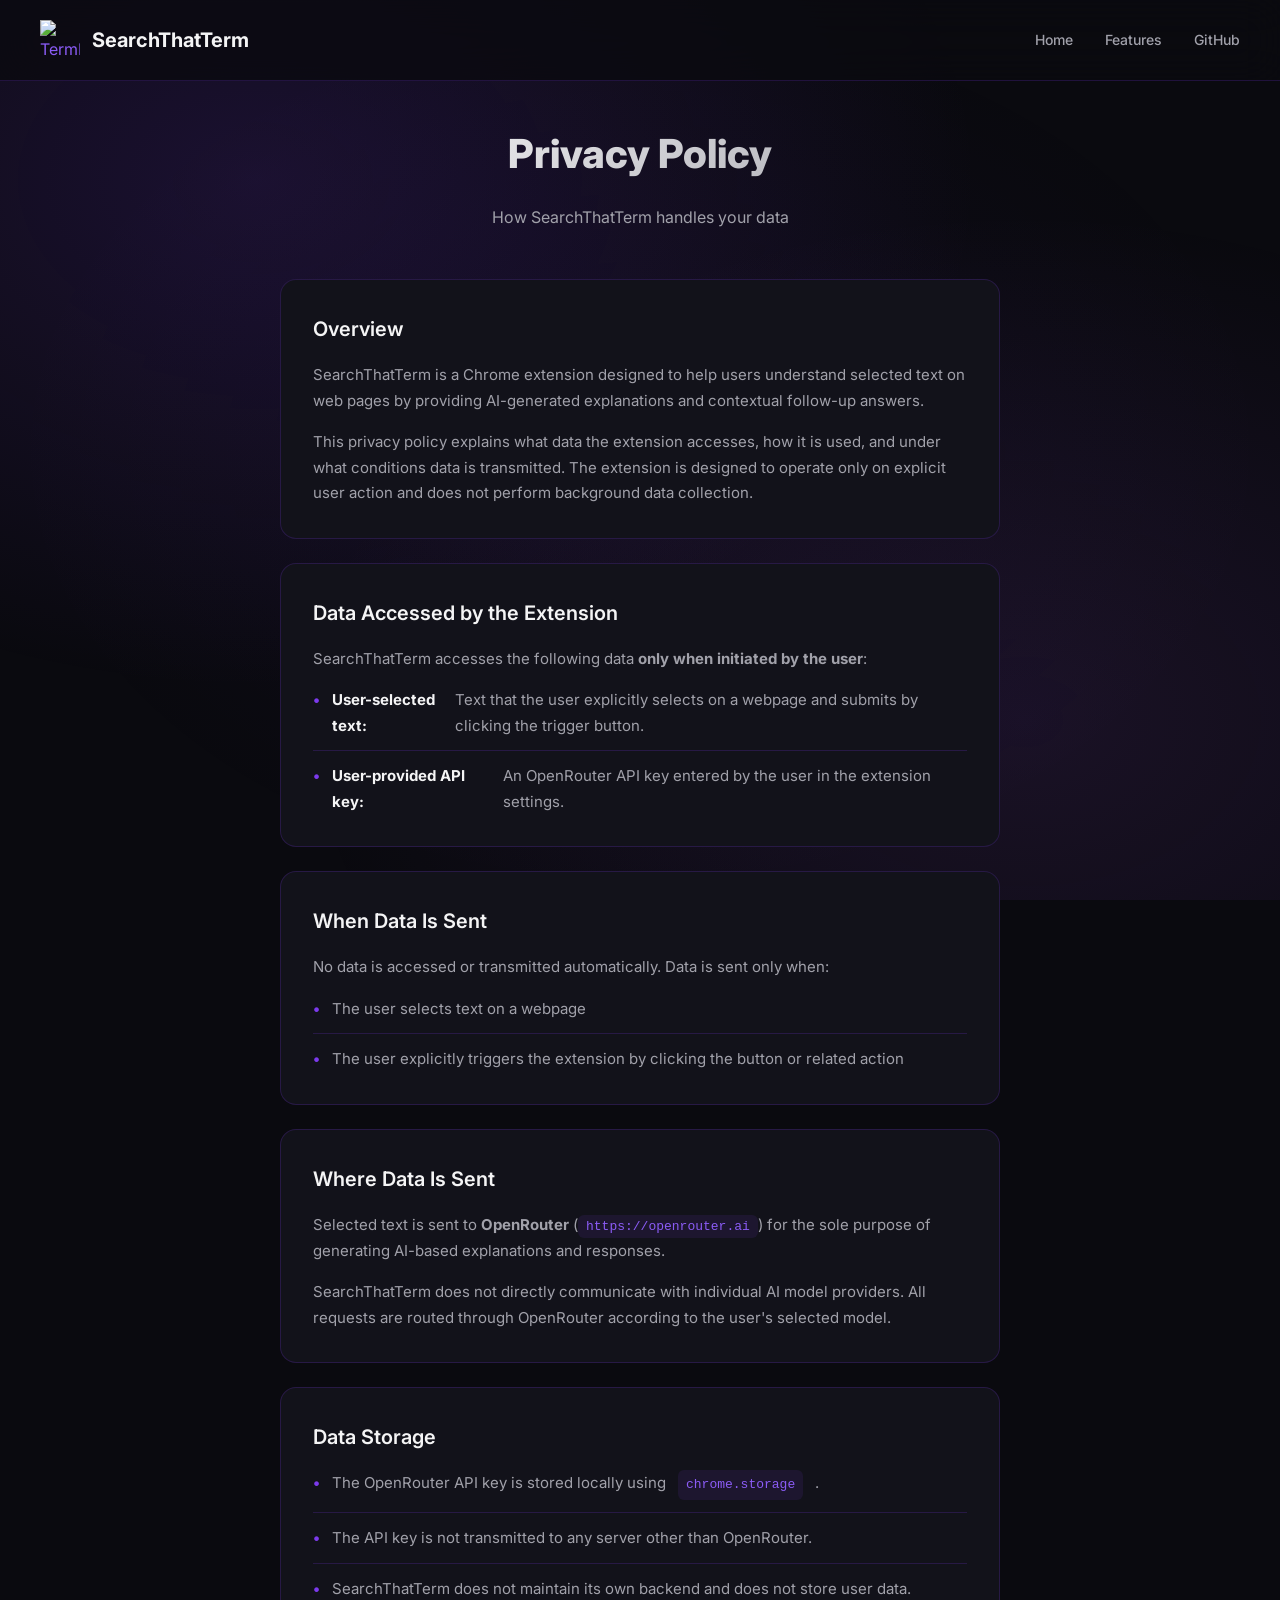
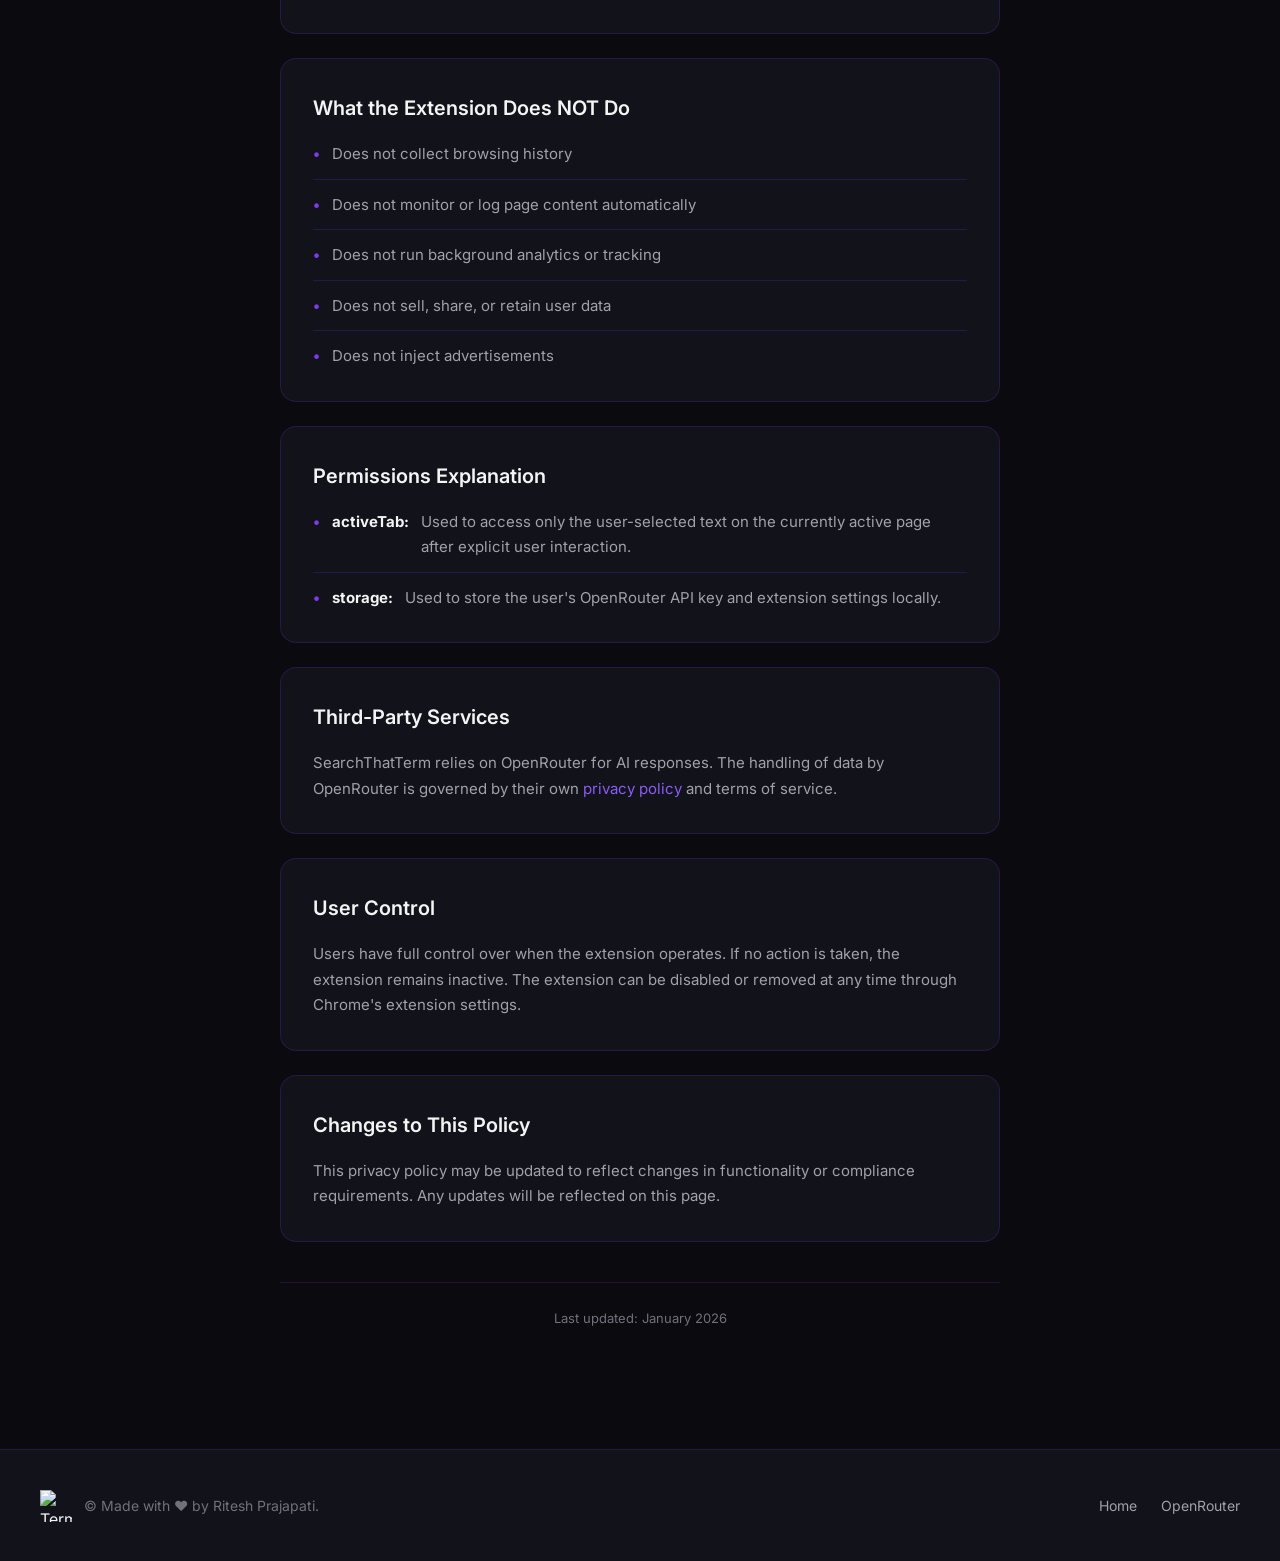
==== landing-page/privicy-policy.html @ 5184158e "added buy me a coffee" ====
<!DOCTYPE html>
<html lang="en">

<head>
    <meta charset="UTF-8">
    <meta name="viewport" content="width=device-width, initial-scale=1.0">
    <title>Privacy Policy – SearchThatTerm</title>
    <meta name="description" content="Privacy Policy for SearchThatTerm Chrome Extension">
    <link rel="icon" type="image/png" href="icon.png">
    <link rel="preconnect" href="https://fonts.googleapis.com">
    <link rel="preconnect" href="https://fonts.gstatic.com" crossorigin>
    <link href="https://fonts.googleapis.com/css2?family=Inter:wght@400;500;600;700;800&display=swap" rel="stylesheet">
    <style>
        * {
            margin: 0;
            padding: 0;
            box-sizing: border-box;
        }

        :root {
            --primary: #7c3aed;
            --primary-hover: #8b5cf6;
            --primary-light: rgba(124, 58, 237, 0.1);
            --bg-dark: #0a0a0f;
            --bg-card: #12121a;
            --text-primary: #f4f4f5;
            --text-secondary: #a1a1aa;
            --text-muted: #71717a;
            --border: rgba(124, 58, 237, 0.2);
        }

        body {
            font-family: 'Inter', -apple-system, BlinkMacSystemFont, 'Segoe UI', Roboto, sans-serif;
            background: var(--bg-dark);
            color: var(--text-primary);
            line-height: 1.7;
            overflow-x: hidden;
        }

        /* Gradient background */
        .gradient-bg {
            position: fixed;
            top: 0;
            left: 0;
            right: 0;
            bottom: 0;
            background:
                radial-gradient(ellipse at 20% 20%, rgba(124, 58, 237, 0.15) 0%, transparent 50%),
                radial-gradient(ellipse at 80% 80%, rgba(168, 85, 247, 0.1) 0%, transparent 50%),
                radial-gradient(ellipse at 50% 50%, rgba(124, 58, 237, 0.05) 0%, transparent 70%);
            pointer-events: none;
            z-index: -1;
        }

        /* Navigation */
        nav {
            position: fixed;
            top: 0;
            left: 0;
            right: 0;
            padding: 20px 40px;
            display: flex;
            justify-content: space-between;
            align-items: center;
            background: rgba(10, 10, 15, 0.8);
            backdrop-filter: blur(20px);
            border-bottom: 1px solid var(--border);
            z-index: 100;
        }

        .logo {
            display: flex;
            align-items: center;
            gap: 12px;
            text-decoration: none;
        }

        .logo-icon {
            width: 40px;
            height: 40px;
            background: linear-gradient(135deg, #7c3aed 0%, #a855f7 100%);
            border-radius: 10px;
            display: flex;
            align-items: center;
            justify-content: center;
            box-shadow: 0 4px 20px rgba(124, 58, 237, 0.4);
        }

        .logo-icon svg {
            width: 22px;
            height: 22px;
            fill: white;
        }

        .logo-text {
            font-size: 20px;
            font-weight: 700;
            color: var(--text-primary);
        }

        .nav-links {
            display: flex;
            gap: 32px;
            align-items: center;
        }

        .nav-links a {
            color: var(--text-secondary);
            text-decoration: none;
            font-size: 14px;
            font-weight: 500;
            transition: color 0.2s;
        }

        .nav-links a:hover {
            color: var(--text-primary);
        }

        /* Main Content */
        .content {
            max-width: 800px;
            margin: 0 auto;
            padding: 120px 40px 80px;
        }

        .page-header {
            margin-bottom: 48px;
            text-align: center;
        }

        .page-header h1 {
            font-size: 40px;
            font-weight: 800;
            margin-bottom: 16px;
            background: linear-gradient(135deg, #fff 0%, #a1a1aa 100%);
            -webkit-background-clip: text;
            -webkit-text-fill-color: transparent;
            background-clip: text;
        }

        .page-header p {
            color: var(--text-secondary);
            font-size: 16px;
        }

        .section {
            background: var(--bg-card);
            border: 1px solid var(--border);
            border-radius: 16px;
            padding: 32px;
            margin-bottom: 24px;
        }

        .section h2 {
            font-size: 20px;
            font-weight: 600;
            margin-bottom: 16px;
            color: var(--text-primary);
        }

        .section p {
            color: var(--text-secondary);
            font-size: 15px;
            margin-bottom: 16px;
        }

        .section p:last-child {
            margin-bottom: 0;
        }

        .section ul {
            list-style: none;
            margin: 0;
            padding: 0;
        }

        .section ul li {
            color: var(--text-secondary);
            font-size: 15px;
            padding: 12px 0;
            border-bottom: 1px solid var(--border);
            display: flex;
            align-items: flex-start;
            gap: 12px;
        }

        .section ul li:last-child {
            border-bottom: none;
            padding-bottom: 0;
        }

        .section ul li:first-child {
            padding-top: 0;
        }

        .section ul li::before {
            content: "•";
            color: var(--primary);
            font-weight: bold;
            flex-shrink: 0;
        }

        .section ul li strong {
            color: var(--text-primary);
        }

        code {
            background: var(--primary-light);
            padding: 4px 8px;
            border-radius: 6px;
            font-size: 13px;
            color: var(--primary-hover);
        }

        a {
            color: var(--primary-hover);
            text-decoration: none;
            transition: color 0.2s;
        }

        a:hover {
            color: var(--primary);
        }

        /* Footer */
        footer {
            padding: 40px;
            border-top: 1px solid var(--border);
            background: var(--bg-card);
            margin-top: 40px;
        }

        .footer-content {
            max-width: 1200px;
            margin: 0 auto;
            display: flex;
            justify-content: space-between;
            align-items: center;
            flex-wrap: wrap;
            gap: 20px;
        }

        .footer-left {
            display: flex;
            align-items: center;
            gap: 12px;
        }

        .footer-left span {
            color: var(--text-muted);
            font-size: 14px;
        }

        .footer-links {
            display: flex;
            gap: 24px;
        }

        .footer-links a {
            color: var(--text-secondary);
            text-decoration: none;
            font-size: 14px;
            transition: color 0.2s;
        }

        .footer-links a:hover {
            color: var(--text-primary);
        }

        .last-updated {
            text-align: center;
            color: var(--text-muted);
            font-size: 13px;
            margin-top: 40px;
            padding-top: 24px;
            border-top: 1px solid var(--border);
        }

        /* Responsive */
        @media (max-width: 768px) {
            nav {
                padding: 16px 20px;
            }

            .nav-links {
                display: none;
            }

            .content {
                padding: 100px 20px 60px;
            }

            .page-header h1 {
                font-size: 28px;
            }

            .section {
                padding: 24px;
            }

            .footer-content {
                flex-direction: column;
                text-align: center;
            }
        }
    </style>
</head>

<body>
    <div class="gradient-bg"></div>

    <!-- Navigation -->
    <nav>
        <a href="index.html" class="logo">
            <div class="logo-icon" style="background: none; box-shadow: none;">
                <img src="icon.png" alt="TermLens Logo" style="width: 40px; height: 40px;">
            </div>
            <span class="logo-text">SearchThatTerm</span>
        </a>
        <div class="nav-links">
            <a href="index.html">Home</a>
            <a href="index.html#features">Features</a>
            <a href="https://github.com/Ritesh381/searchThatTerm" target="_blank">GitHub</a>
        </div>
    </nav>

    <!-- Main Content -->
    <main class="content">
        <div class="page-header">
            <h1>Privacy Policy</h1>
            <p>How SearchThatTerm handles your data</p>
        </div>

        <div class="section">
            <h2>Overview</h2>
            <p>
                SearchThatTerm is a Chrome extension designed to help users understand selected text on web pages by
                providing AI-generated explanations and contextual follow-up answers.
            </p>
            <p>
                This privacy policy explains what data the extension accesses, how it is used, and under what
                conditions data is transmitted. The extension is designed to operate only on explicit user action
                and does not perform background data collection.
            </p>
        </div>

        <div class="section">
            <h2>Data Accessed by the Extension</h2>
            <p>SearchThatTerm accesses the following data <strong>only when initiated by the user</strong>:</p>
            <ul>
                <li>
                    <strong>User-selected text:</strong> Text that the user explicitly selects on a webpage and
                    submits by clicking the trigger button.
                </li>
                <li>
                    <strong>User-provided API key:</strong> An OpenRouter API key entered by the user in the
                    extension settings.
                </li>
            </ul>
        </div>

        <div class="section">
            <h2>When Data Is Sent</h2>
            <p>No data is accessed or transmitted automatically. Data is sent only when:</p>
            <ul>
                <li>The user selects text on a webpage</li>
                <li>The user explicitly triggers the extension by clicking the button or related action</li>
            </ul>
        </div>

        <div class="section">
            <h2>Where Data Is Sent</h2>
            <p>
                Selected text is sent to <strong>OpenRouter</strong> (<code>https://openrouter.ai</code>) for the
                sole purpose of generating AI-based explanations and responses.
            </p>
            <p>
                SearchThatTerm does not directly communicate with individual AI model providers. All requests are
                routed through OpenRouter according to the user's selected model.
            </p>
        </div>

        <div class="section">
            <h2>Data Storage</h2>
            <ul>
                <li>The OpenRouter API key is stored locally using <code>chrome.storage</code>.</li>
                <li>The API key is not transmitted to any server other than OpenRouter.</li>
                <li>SearchThatTerm does not maintain its own backend and does not store user data.</li>
            </ul>
        </div>

        <div class="section">
            <h2>What the Extension Does NOT Do</h2>
            <ul>
                <li>Does not collect browsing history</li>
                <li>Does not monitor or log page content automatically</li>
                <li>Does not run background analytics or tracking</li>
                <li>Does not sell, share, or retain user data</li>
                <li>Does not inject advertisements</li>
            </ul>
        </div>

        <div class="section">
            <h2>Permissions Explanation</h2>
            <ul>
                <li>
                    <strong>activeTab:</strong> Used to access only the user-selected text on the currently active
                    page after explicit user interaction.
                </li>
                <li>
                    <strong>storage:</strong> Used to store the user's OpenRouter API key and extension settings
                    locally.
                </li>
            </ul>
        </div>

        <div class="section">
            <h2>Third-Party Services</h2>
            <p>
                SearchThatTerm relies on OpenRouter for AI responses. The handling of data by OpenRouter is
                governed by their own <a href="https://openrouter.ai/privacy" target="_blank">privacy policy</a>
                and terms of service.
            </p>
        </div>

        <div class="section">
            <h2>User Control</h2>
            <p>
                Users have full control over when the extension operates. If no action is taken, the extension
                remains inactive. The extension can be disabled or removed at any time through Chrome's extension
                settings.
            </p>
        </div>

        <div class="section">
            <h2>Changes to This Policy</h2>
            <p>
                This privacy policy may be updated to reflect changes in functionality or compliance requirements.
                Any updates will be reflected on this page.
            </p>
        </div>

        <div class="last-updated">
            Last updated: January 2026
        </div>
    </main>

    <!-- Footer -->
    <footer>
        <div class="footer-content">
            <div class="footer-left">
                <div class="logo-icon" style="width: 32px; height: 32px; background: none; box-shadow: none;">
                    <img src="icon.png" alt="TermLens Logo" style="width: 32px; height: 32px;">
                </div>
                <span>© Made with ❤️ by Ritesh Prajapati.</span>
            </div>
            <div class="footer-links">
                <a href="index.html">Home</a>
                <a href="https://openrouter.ai" target="_blank">OpenRouter</a>
            </div>
        </div>
    </footer>
</body>

</html>
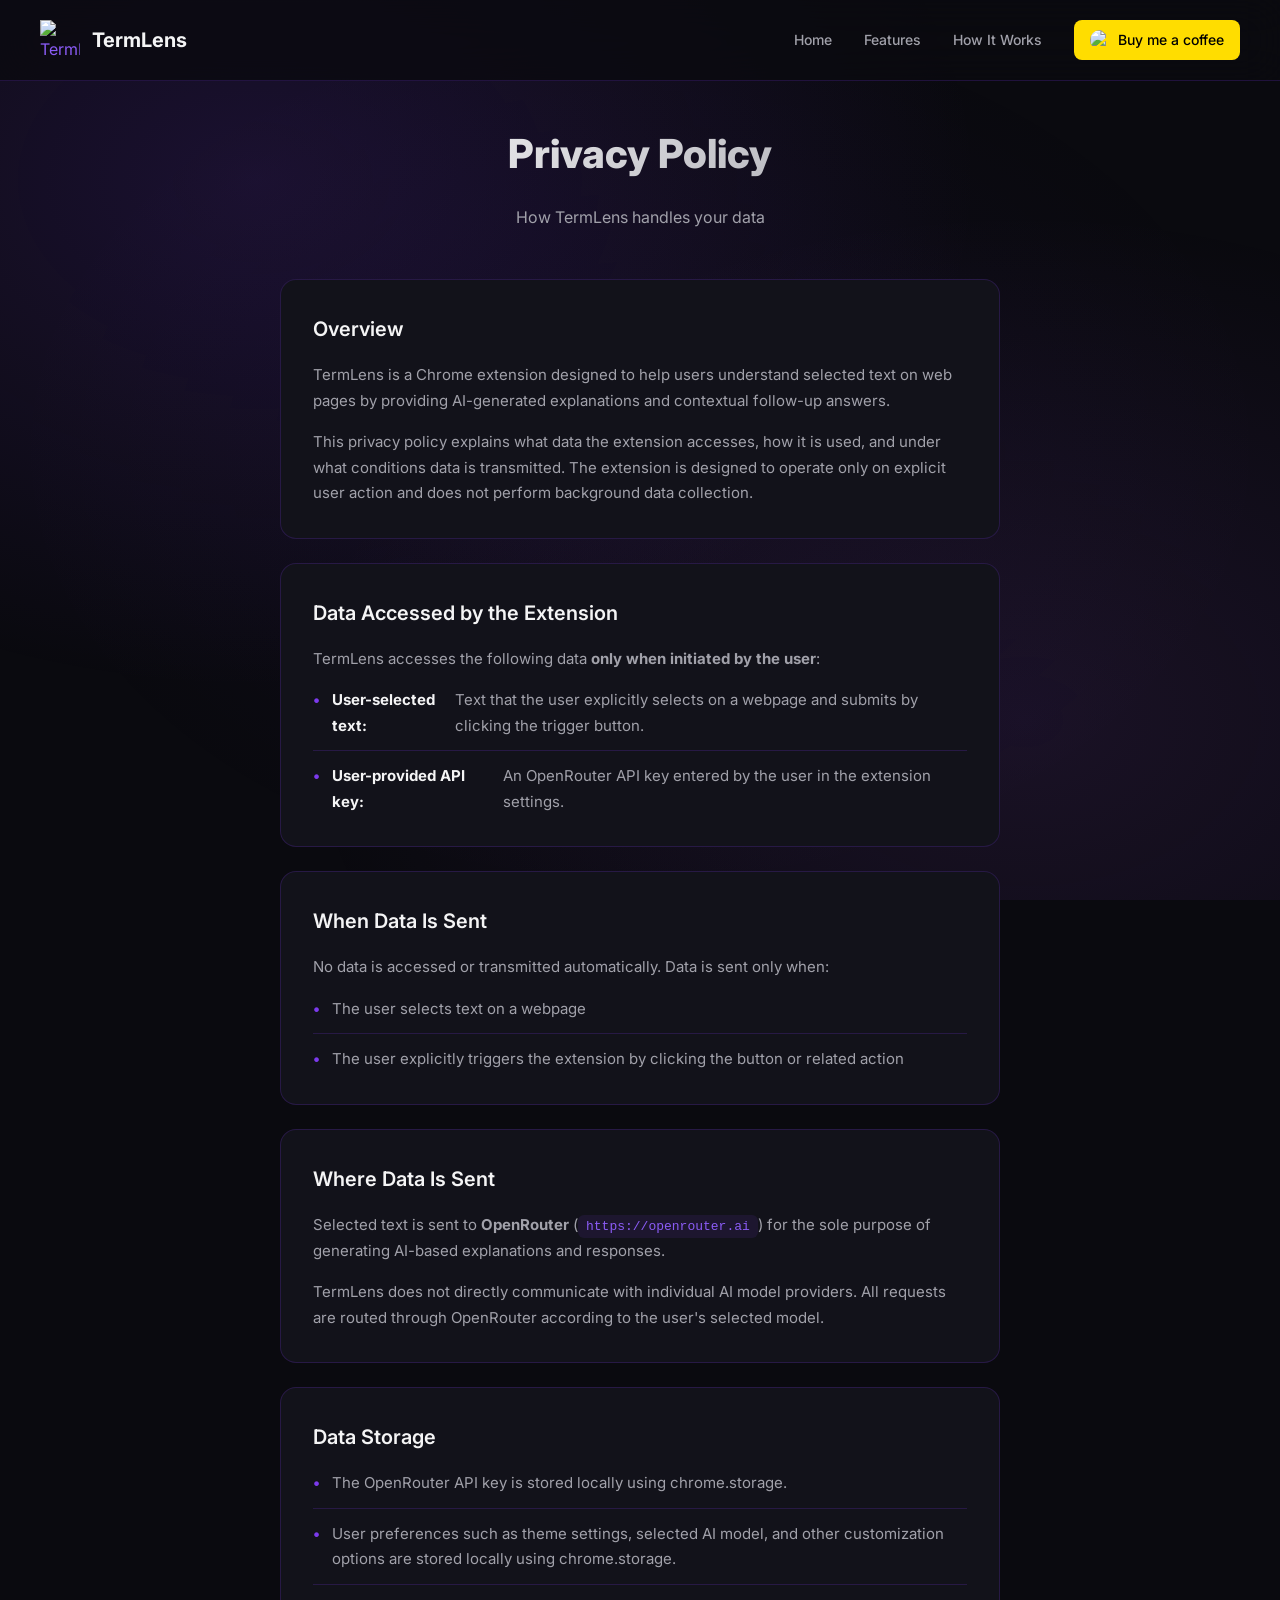
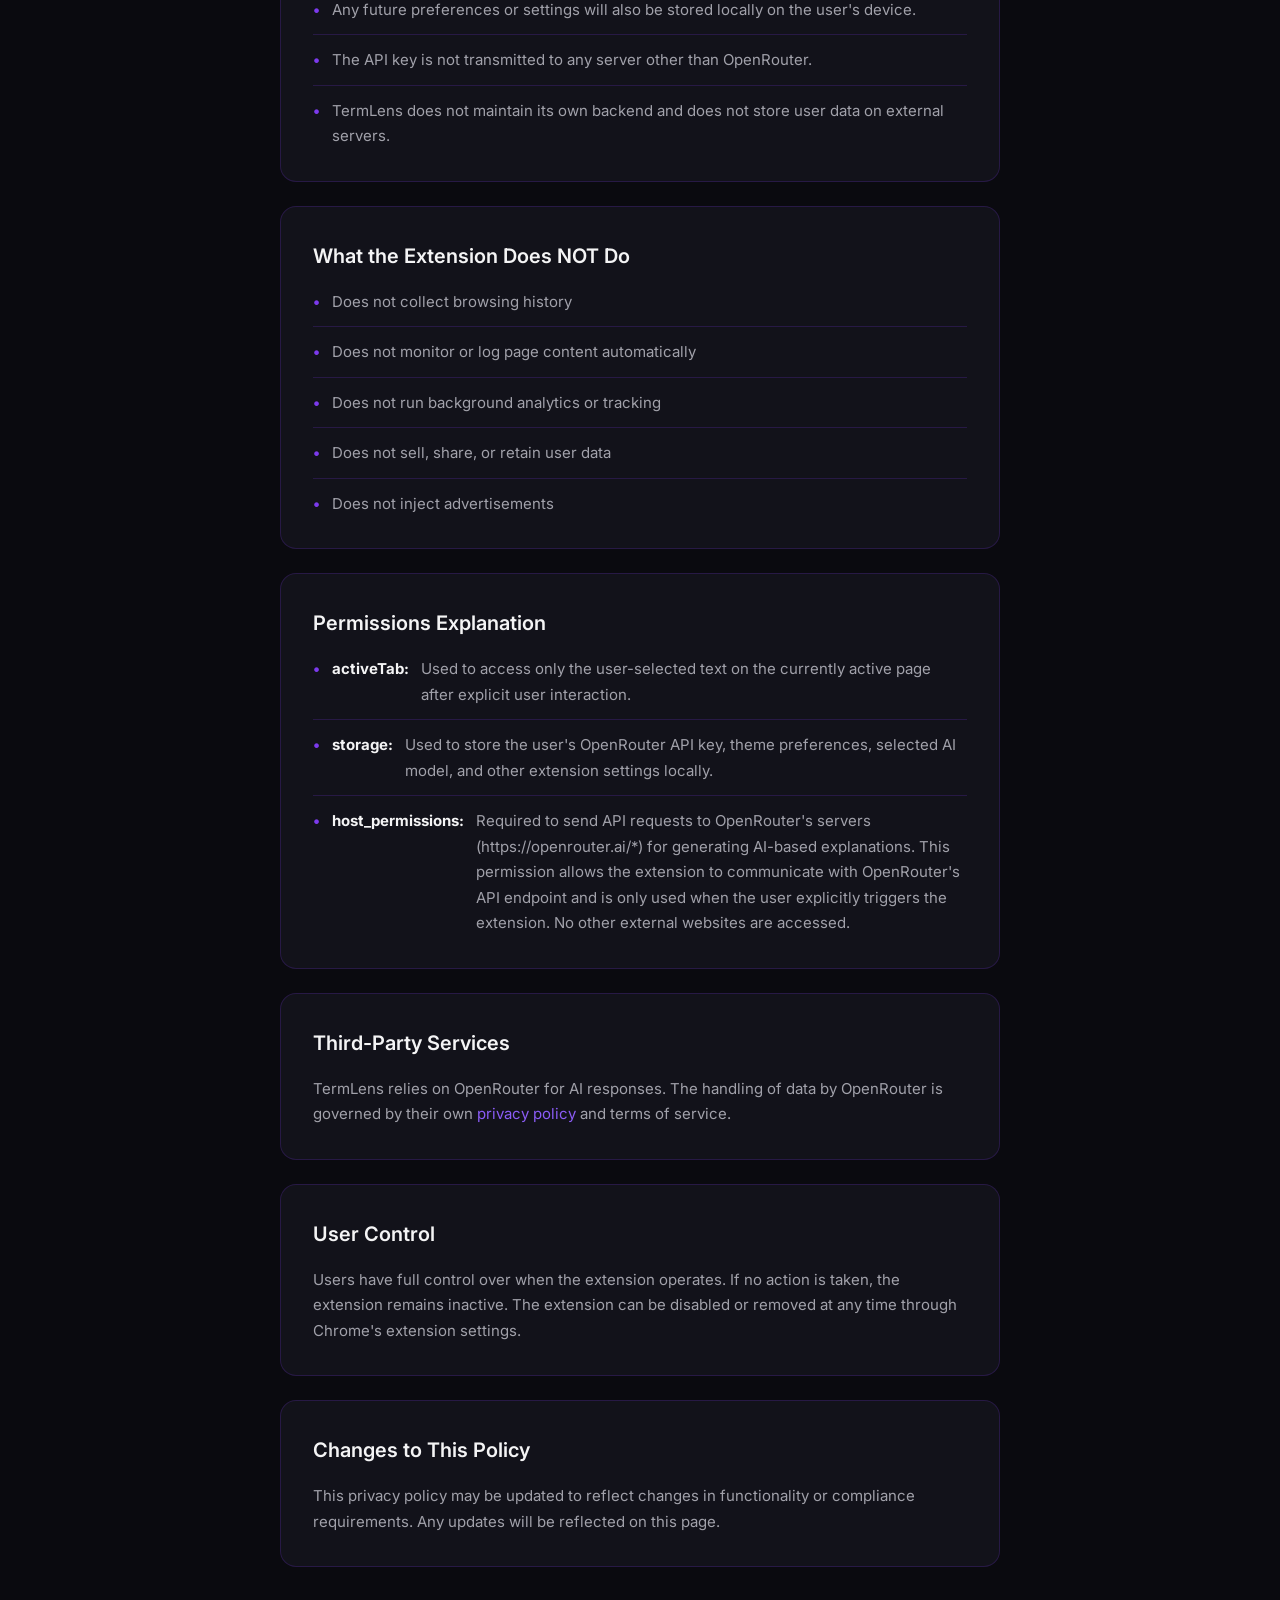
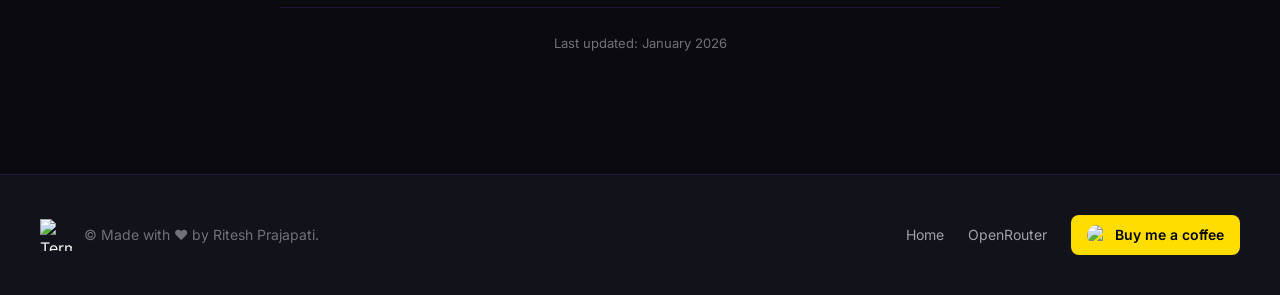
==== commit 55130429: "updated privivy polivy" ====
--- a/landing-page/privicy-policy.html
+++ b/landing-page/privicy-policy.html
@@ -1,465 +1,598 @@
-<!DOCTYPE html>
+<!doctype html>
 <html lang="en">
-
-<head>
-    <meta charset="UTF-8">
-    <meta name="viewport" content="width=device-width, initial-scale=1.0">
-    <title>Privacy Policy – SearchThatTerm</title>
-    <meta name="description" content="Privacy Policy for SearchThatTerm Chrome Extension">
-    <link rel="icon" type="image/png" href="icon.png">
-    <link rel="preconnect" href="https://fonts.googleapis.com">
-    <link rel="preconnect" href="https://fonts.gstatic.com" crossorigin>
-    <link href="https://fonts.googleapis.com/css2?family=Inter:wght@400;500;600;700;800&display=swap" rel="stylesheet">
+  <head>
+    <meta charset="UTF-8" />
+    <meta name="viewport" content="width=device-width, initial-scale=1.0" />
+    <title>Privacy Policy – TermLens</title>
+    <meta
+      name="description"
+      content="Privacy Policy for TermLens Chrome Extension"
+    />
+    <link rel="icon" type="image/png" href="icon.png" />
+    <link rel="preconnect" href="https://fonts.googleapis.com" />
+    <link rel="preconnect" href="https://fonts.gstatic.com" crossorigin />
+    <link
+      href="https://fonts.googleapis.com/css2?family=Inter:wght@400;500;600;700;800&display=swap"
+      rel="stylesheet"
+    />
     <style>
-        * {
-            margin: 0;
-            padding: 0;
-            box-sizing: border-box;
+      * {
+        margin: 0;
+        padding: 0;
+        box-sizing: border-box;
+      }
+
+      :root {
+        --primary: #7c3aed;
+        --primary-hover: #8b5cf6;
+        --primary-light: rgba(124, 58, 237, 0.1);
+        --bg-dark: #0a0a0f;
+        --bg-card: #12121a;
+        --text-primary: #f4f4f5;
+        --text-secondary: #a1a1aa;
+        --text-muted: #71717a;
+        --border: rgba(124, 58, 237, 0.2);
+      }
+
+      body {
+        font-family:
+          "Inter",
+          -apple-system,
+          BlinkMacSystemFont,
+          "Segoe UI",
+          Roboto,
+          sans-serif;
+        background: var(--bg-dark);
+        color: var(--text-primary);
+        line-height: 1.7;
+        overflow-x: hidden;
+      }
+
+      /* Gradient background */
+      .gradient-bg {
+        position: fixed;
+        top: 0;
+        left: 0;
+        right: 0;
+        bottom: 0;
+        background:
+          radial-gradient(
+            ellipse at 20% 20%,
+            rgba(124, 58, 237, 0.15) 0%,
+            transparent 50%
+          ),
+          radial-gradient(
+            ellipse at 80% 80%,
+            rgba(168, 85, 247, 0.1) 0%,
+            transparent 50%
+          ),
+          radial-gradient(
+            ellipse at 50% 50%,
+            rgba(124, 58, 237, 0.05) 0%,
+            transparent 70%
+          );
+        pointer-events: none;
+        z-index: -1;
+      }
+
+      /* Navigation */
+      nav {
+        position: fixed;
+        top: 0;
+        left: 0;
+        right: 0;
+        padding: 20px 40px;
+        display: flex;
+        justify-content: space-between;
+        align-items: center;
+        background: rgba(10, 10, 15, 0.8);
+        backdrop-filter: blur(20px);
+        border-bottom: 1px solid var(--border);
+        z-index: 100;
+      }
+
+      .buy-coffee-btn {
+        display: inline-flex;
+        align-items: center;
+        gap: 8px;
+        padding: 8px 16px;
+        background: #ffdd00;
+        color: #000000 !important;
+        border-radius: 8px;
+        text-decoration: none;
+        font-size: 14px;
+        font-weight: 600;
+        transition: transform 0.2s;
+      }
+
+      .buy-coffee-btn:hover {
+        transform: translateY(-2px);
+        box-shadow: 0 4px 15px rgba(255, 221, 0, 0.4);
+      }
+
+      .buy-coffee-btn img {
+        width: 20px;
+        height: 20px;
+        border-radius: 50%;
+      }
+
+      .logo {
+        display: flex;
+        align-items: center;
+        gap: 12px;
+        text-decoration: none;
+      }
+
+      .logo-icon {
+        width: 40px;
+        height: 40px;
+        background: linear-gradient(135deg, #7c3aed 0%, #a855f7 100%);
+        border-radius: 10px;
+        display: flex;
+        align-items: center;
+        justify-content: center;
+        box-shadow: 0 4px 20px rgba(124, 58, 237, 0.4);
+      }
+
+      .logo-icon svg {
+        width: 22px;
+        height: 22px;
+        fill: white;
+      }
+
+      .logo-text {
+        font-size: 20px;
+        font-weight: 700;
+        color: var(--text-primary);
+      }
+
+      .nav-links {
+        display: flex;
+        gap: 32px;
+        align-items: center;
+      }
+
+      .nav-links a {
+        color: var(--text-secondary);
+        text-decoration: none;
+        font-size: 14px;
+        font-weight: 500;
+        transition: color 0.2s;
+      }
+
+      .nav-links a:hover {
+        color: var(--text-primary);
+      }
+
+      /* Main Content */
+      .content {
+        max-width: 800px;
+        margin: 0 auto;
+        padding: 120px 40px 80px;
+      }
+
+      .page-header {
+        margin-bottom: 48px;
+        text-align: center;
+      }
+
+      .page-header h1 {
+        font-size: 40px;
+        font-weight: 800;
+        margin-bottom: 16px;
+        background: linear-gradient(135deg, #fff 0%, #a1a1aa 100%);
+        -webkit-background-clip: text;
+        -webkit-text-fill-color: transparent;
+        background-clip: text;
+      }
+
+      .page-header p {
+        color: var(--text-secondary);
+        font-size: 16px;
+      }
+
+      .section {
+        background: var(--bg-card);
+        border: 1px solid var(--border);
+        border-radius: 16px;
+        padding: 32px;
+        margin-bottom: 24px;
+      }
+
+      .section h2 {
+        font-size: 20px;
+        font-weight: 600;
+        margin-bottom: 16px;
+        color: var(--text-primary);
+      }
+
+      .section p {
+        color: var(--text-secondary);
+        font-size: 15px;
+        margin-bottom: 16px;
+      }
+
+      .section p:last-child {
+        margin-bottom: 0;
+      }
+
+      .section ul {
+        list-style: none;
+        margin: 0;
+        padding: 0;
+      }
+
+      .section ul li {
+        color: var(--text-secondary);
+        font-size: 15px;
+        padding: 12px 0;
+        border-bottom: 1px solid var(--border);
+        display: flex;
+        align-items: flex-start;
+        gap: 12px;
+      }
+
+      .section ul li:last-child {
+        border-bottom: none;
+        padding-bottom: 0;
+      }
+
+      .section ul li:first-child {
+        padding-top: 0;
+      }
+
+      .section ul li::before {
+        content: "•";
+        color: var(--primary);
+        font-weight: bold;
+        flex-shrink: 0;
+      }
+
+      .section ul li strong {
+        color: var(--text-primary);
+      }
+
+      code {
+        background: var(--primary-light);
+        padding: 4px 8px;
+        border-radius: 6px;
+        font-size: 13px;
+        color: var(--primary-hover);
+      }
+
+      a {
+        color: var(--primary-hover);
+        text-decoration: none;
+        transition: color 0.2s;
+      }
+
+      a:hover {
+        color: var(--primary);
+      }
+
+      /* Footer */
+      footer {
+        padding: 40px;
+        border-top: 1px solid var(--border);
+        background: var(--bg-card);
+        margin-top: 40px;
+      }
+
+      .footer-content {
+        max-width: 1200px;
+        margin: 0 auto;
+        display: flex;
+        justify-content: space-between;
+        align-items: center;
+        flex-wrap: wrap;
+        gap: 20px;
+      }
+
+      .footer-left {
+        display: flex;
+        align-items: center;
+        gap: 12px;
+      }
+
+      .footer-left span {
+        color: var(--text-muted);
+        font-size: 14px;
+      }
+
+      .footer-links {
+        display: flex;
+        gap: 24px;
+        align-items: center;
+      }
+
+      .footer-links a {
+        color: var(--text-secondary);
+        text-decoration: none;
+        font-size: 14px;
+        transition: color 0.2s;
+      }
+
+      .footer-links a:hover {
+        color: var(--text-primary);
+      }
+
+      .footer-links .buy-coffee-btn {
+        color: #000000 !important;
+      }
+
+      .footer-links .buy-coffee-btn:hover {
+        color: #000000 !important;
+      }
+
+      .last-updated {
+        text-align: center;
+        color: var(--text-muted);
+        font-size: 13px;
+        margin-top: 40px;
+        padding-top: 24px;
+        border-top: 1px solid var(--border);
+      }
+
+      /* Responsive */
+      @media (max-width: 768px) {
+        nav {
+          padding: 16px 20px;
         }
 
-        :root {
-            --primary: #7c3aed;
-            --primary-hover: #8b5cf6;
-            --primary-light: rgba(124, 58, 237, 0.1);
-            --bg-dark: #0a0a0f;
-            --bg-card: #12121a;
-            --text-primary: #f4f4f5;
-            --text-secondary: #a1a1aa;
-            --text-muted: #71717a;
-            --border: rgba(124, 58, 237, 0.2);
+        .nav-links {
+          display: none;
         }
 
-        body {
-            font-family: 'Inter', -apple-system, BlinkMacSystemFont, 'Segoe UI', Roboto, sans-serif;
-            background: var(--bg-dark);
-            color: var(--text-primary);
-            line-height: 1.7;
-            overflow-x: hidden;
+        .content {
+          padding: 100px 20px 60px;
         }
 
-        /* Gradient background */
-        .gradient-bg {
-            position: fixed;
-            top: 0;
-            left: 0;
-            right: 0;
-            bottom: 0;
-            background:
-                radial-gradient(ellipse at 20% 20%, rgba(124, 58, 237, 0.15) 0%, transparent 50%),
-                radial-gradient(ellipse at 80% 80%, rgba(168, 85, 247, 0.1) 0%, transparent 50%),
-                radial-gradient(ellipse at 50% 50%, rgba(124, 58, 237, 0.05) 0%, transparent 70%);
-            pointer-events: none;
-            z-index: -1;
+        .page-header h1 {
+          font-size: 28px;
         }
 
-        /* Navigation */
-        nav {
-            position: fixed;
-            top: 0;
-            left: 0;
-            right: 0;
-            padding: 20px 40px;
-            display: flex;
-            justify-content: space-between;
-            align-items: center;
-            background: rgba(10, 10, 15, 0.8);
-            backdrop-filter: blur(20px);
-            border-bottom: 1px solid var(--border);
-            z-index: 100;
+        .section {
+          padding: 24px;
         }
 
-        .logo {
-            display: flex;
-            align-items: center;
-            gap: 12px;
-            text-decoration: none;
+        .footer-content {
+          flex-direction: column;
+          text-align: center;
         }
-
-        .logo-icon {
-            width: 40px;
-            height: 40px;
-            background: linear-gradient(135deg, #7c3aed 0%, #a855f7 100%);
-            border-radius: 10px;
-            display: flex;
-            align-items: center;
-            justify-content: center;
-            box-shadow: 0 4px 20px rgba(124, 58, 237, 0.4);
-        }
-
-        .logo-icon svg {
-            width: 22px;
-            height: 22px;
-            fill: white;
-        }
-
-        .logo-text {
-            font-size: 20px;
-            font-weight: 700;
-            color: var(--text-primary);
-        }
-
-        .nav-links {
-            display: flex;
-            gap: 32px;
-            align-items: center;
-        }
-
-        .nav-links a {
-            color: var(--text-secondary);
-            text-decoration: none;
-            font-size: 14px;
-            font-weight: 500;
-            transition: color 0.2s;
-        }
-
-        .nav-links a:hover {
-            color: var(--text-primary);
-        }
-
-        /* Main Content */
-        .content {
-            max-width: 800px;
-            margin: 0 auto;
-            padding: 120px 40px 80px;
-        }
-
-        .page-header {
-            margin-bottom: 48px;
-            text-align: center;
-        }
-
-        .page-header h1 {
-            font-size: 40px;
-            font-weight: 800;
-            margin-bottom: 16px;
-            background: linear-gradient(135deg, #fff 0%, #a1a1aa 100%);
-            -webkit-background-clip: text;
-            -webkit-text-fill-color: transparent;
-            background-clip: text;
-        }
-
-        .page-header p {
-            color: var(--text-secondary);
-            font-size: 16px;
-        }
-
-        .section {
-            background: var(--bg-card);
-            border: 1px solid var(--border);
-            border-radius: 16px;
-            padding: 32px;
-            margin-bottom: 24px;
-        }
-
-        .section h2 {
-            font-size: 20px;
-            font-weight: 600;
-            margin-bottom: 16px;
-            color: var(--text-primary);
-        }
-
-        .section p {
-            color: var(--text-secondary);
-            font-size: 15px;
-            margin-bottom: 16px;
-        }
-
-        .section p:last-child {
-            margin-bottom: 0;
-        }
-
-        .section ul {
-            list-style: none;
-            margin: 0;
-            padding: 0;
-        }
-
-        .section ul li {
-            color: var(--text-secondary);
-            font-size: 15px;
-            padding: 12px 0;
-            border-bottom: 1px solid var(--border);
-            display: flex;
-            align-items: flex-start;
-            gap: 12px;
-        }
-
-        .section ul li:last-child {
-            border-bottom: none;
-            padding-bottom: 0;
-        }
-
-        .section ul li:first-child {
-            padding-top: 0;
-        }
-
-        .section ul li::before {
-            content: "•";
-            color: var(--primary);
-            font-weight: bold;
-            flex-shrink: 0;
-        }
-
-        .section ul li strong {
-            color: var(--text-primary);
-        }
-
-        code {
-            background: var(--primary-light);
-            padding: 4px 8px;
-            border-radius: 6px;
-            font-size: 13px;
-            color: var(--primary-hover);
-        }
-
-        a {
-            color: var(--primary-hover);
-            text-decoration: none;
-            transition: color 0.2s;
-        }
-
-        a:hover {
-            color: var(--primary);
-        }
-
-        /* Footer */
-        footer {
-            padding: 40px;
-            border-top: 1px solid var(--border);
-            background: var(--bg-card);
-            margin-top: 40px;
-        }
-
-        .footer-content {
-            max-width: 1200px;
-            margin: 0 auto;
-            display: flex;
-            justify-content: space-between;
-            align-items: center;
-            flex-wrap: wrap;
-            gap: 20px;
-        }
-
-        .footer-left {
-            display: flex;
-            align-items: center;
-            gap: 12px;
-        }
-
-        .footer-left span {
-            color: var(--text-muted);
-            font-size: 14px;
-        }
-
-        .footer-links {
-            display: flex;
-            gap: 24px;
-        }
-
-        .footer-links a {
-            color: var(--text-secondary);
-            text-decoration: none;
-            font-size: 14px;
-            transition: color 0.2s;
-        }
-
-        .footer-links a:hover {
-            color: var(--text-primary);
-        }
-
-        .last-updated {
-            text-align: center;
-            color: var(--text-muted);
-            font-size: 13px;
-            margin-top: 40px;
-            padding-top: 24px;
-            border-top: 1px solid var(--border);
-        }
-
-        /* Responsive */
-        @media (max-width: 768px) {
-            nav {
-                padding: 16px 20px;
-            }
-
-            .nav-links {
-                display: none;
-            }
-
-            .content {
-                padding: 100px 20px 60px;
-            }
-
-            .page-header h1 {
-                font-size: 28px;
-            }
-
-            .section {
-                padding: 24px;
-            }
-
-            .footer-content {
-                flex-direction: column;
-                text-align: center;
-            }
-        }
+      }
     </style>
-</head>
-
-<body>
+  </head>
+
+  <body>
     <div class="gradient-bg"></div>
 
     <!-- Navigation -->
     <nav>
-        <a href="index.html" class="logo">
-            <div class="logo-icon" style="background: none; box-shadow: none;">
-                <img src="icon.png" alt="TermLens Logo" style="width: 40px; height: 40px;">
-            </div>
-            <span class="logo-text">SearchThatTerm</span>
+      <a href="index.html" class="logo">
+        <div class="logo-icon" style="background: none; box-shadow: none">
+          <img
+            src="icon.png"
+            alt="TermLens Logo"
+            style="width: 40px; height: 40px"
+          />
+        </div>
+        <span class="logo-text">TermLens</span>
+      </a>
+      <div class="nav-links">
+        <a href="index.html">Home</a>
+        <a href="index.html#features">Features</a>
+        <a href="index.html#how-it-works">How It Works</a>
+        <a
+          href="https://buymeacoffee.com/rkprince"
+          target="_blank"
+          class="buy-coffee-btn"
+        >
+          <img
+            src="https://play-lh.googleusercontent.com/aMb_Qiolzkq8OxtQZ3Af2j8Zsp-ZZcNetR9O4xSjxH94gMA5c5gpRVbpg-3f_0L7vlo"
+            alt="Coffee"
+          />
+          Buy me a coffee
         </a>
-        <div class="nav-links">
-            <a href="index.html">Home</a>
-            <a href="index.html#features">Features</a>
-            <a href="https://github.com/Ritesh381/searchThatTerm" target="_blank">GitHub</a>
-        </div>
+      </div>
     </nav>
 
     <!-- Main Content -->
     <main class="content">
-        <div class="page-header">
-            <h1>Privacy Policy</h1>
-            <p>How SearchThatTerm handles your data</p>
-        </div>
-
-        <div class="section">
-            <h2>Overview</h2>
-            <p>
-                SearchThatTerm is a Chrome extension designed to help users understand selected text on web pages by
-                providing AI-generated explanations and contextual follow-up answers.
-            </p>
-            <p>
-                This privacy policy explains what data the extension accesses, how it is used, and under what
-                conditions data is transmitted. The extension is designed to operate only on explicit user action
-                and does not perform background data collection.
-            </p>
-        </div>
-
-        <div class="section">
-            <h2>Data Accessed by the Extension</h2>
-            <p>SearchThatTerm accesses the following data <strong>only when initiated by the user</strong>:</p>
-            <ul>
-                <li>
-                    <strong>User-selected text:</strong> Text that the user explicitly selects on a webpage and
-                    submits by clicking the trigger button.
-                </li>
-                <li>
-                    <strong>User-provided API key:</strong> An OpenRouter API key entered by the user in the
-                    extension settings.
-                </li>
-            </ul>
-        </div>
-
-        <div class="section">
-            <h2>When Data Is Sent</h2>
-            <p>No data is accessed or transmitted automatically. Data is sent only when:</p>
-            <ul>
-                <li>The user selects text on a webpage</li>
-                <li>The user explicitly triggers the extension by clicking the button or related action</li>
-            </ul>
-        </div>
-
-        <div class="section">
-            <h2>Where Data Is Sent</h2>
-            <p>
-                Selected text is sent to <strong>OpenRouter</strong> (<code>https://openrouter.ai</code>) for the
-                sole purpose of generating AI-based explanations and responses.
-            </p>
-            <p>
-                SearchThatTerm does not directly communicate with individual AI model providers. All requests are
-                routed through OpenRouter according to the user's selected model.
-            </p>
-        </div>
-
-        <div class="section">
-            <h2>Data Storage</h2>
-            <ul>
-                <li>The OpenRouter API key is stored locally using <code>chrome.storage</code>.</li>
-                <li>The API key is not transmitted to any server other than OpenRouter.</li>
-                <li>SearchThatTerm does not maintain its own backend and does not store user data.</li>
-            </ul>
-        </div>
-
-        <div class="section">
-            <h2>What the Extension Does NOT Do</h2>
-            <ul>
-                <li>Does not collect browsing history</li>
-                <li>Does not monitor or log page content automatically</li>
-                <li>Does not run background analytics or tracking</li>
-                <li>Does not sell, share, or retain user data</li>
-                <li>Does not inject advertisements</li>
-            </ul>
-        </div>
-
-        <div class="section">
-            <h2>Permissions Explanation</h2>
-            <ul>
-                <li>
-                    <strong>activeTab:</strong> Used to access only the user-selected text on the currently active
-                    page after explicit user interaction.
-                </li>
-                <li>
-                    <strong>storage:</strong> Used to store the user's OpenRouter API key and extension settings
-                    locally.
-                </li>
-            </ul>
-        </div>
-
-        <div class="section">
-            <h2>Third-Party Services</h2>
-            <p>
-                SearchThatTerm relies on OpenRouter for AI responses. The handling of data by OpenRouter is
-                governed by their own <a href="https://openrouter.ai/privacy" target="_blank">privacy policy</a>
-                and terms of service.
-            </p>
-        </div>
-
-        <div class="section">
-            <h2>User Control</h2>
-            <p>
-                Users have full control over when the extension operates. If no action is taken, the extension
-                remains inactive. The extension can be disabled or removed at any time through Chrome's extension
-                settings.
-            </p>
-        </div>
-
-        <div class="section">
-            <h2>Changes to This Policy</h2>
-            <p>
-                This privacy policy may be updated to reflect changes in functionality or compliance requirements.
-                Any updates will be reflected on this page.
-            </p>
-        </div>
-
-        <div class="last-updated">
-            Last updated: January 2026
-        </div>
+      <div class="page-header">
+        <h1>Privacy Policy</h1>
+        <p>How TermLens handles your data</p>
+      </div>
+
+      <div class="section">
+        <h2>Overview</h2>
+        <p>
+          TermLens is a Chrome extension designed to help users understand
+          selected text on web pages by providing AI-generated explanations and
+          contextual follow-up answers.
+        </p>
+        <p>
+          This privacy policy explains what data the extension accesses, how it
+          is used, and under what conditions data is transmitted. The extension
+          is designed to operate only on explicit user action and does not
+          perform background data collection.
+        </p>
+      </div>
+
+      <div class="section">
+        <h2>Data Accessed by the Extension</h2>
+        <p>
+          TermLens accesses the following data
+          <strong>only when initiated by the user</strong>:
+        </p>
+        <ul>
+          <li>
+            <strong>User-selected text:</strong> Text that the user explicitly
+            selects on a webpage and submits by clicking the trigger button.
+          </li>
+          <li>
+            <strong>User-provided API key:</strong> An OpenRouter API key
+            entered by the user in the extension settings.
+          </li>
+        </ul>
+      </div>
+
+      <div class="section">
+        <h2>When Data Is Sent</h2>
+        <p>
+          No data is accessed or transmitted automatically. Data is sent only
+          when:
+        </p>
+        <ul>
+          <li>The user selects text on a webpage</li>
+          <li>
+            The user explicitly triggers the extension by clicking the button or
+            related action
+          </li>
+        </ul>
+      </div>
+
+      <div class="section">
+        <h2>Where Data Is Sent</h2>
+        <p>
+          Selected text is sent to
+          <strong>OpenRouter</strong> (<code>https://openrouter.ai</code>) for
+          the sole purpose of generating AI-based explanations and responses.
+        </p>
+        <p>
+          TermLens does not directly communicate with individual AI model
+          providers. All requests are routed through OpenRouter according to the
+          user's selected model.
+        </p>
+      </div>
+
+      <div class="section">
+        <h2>Data Storage</h2>
+        <ul>
+          <li>
+            The OpenRouter API key is stored locally using chrome.storage.
+          </li>
+          <li>
+            User preferences such as theme settings, selected AI model, and
+            other customization options are stored locally using chrome.storage.
+          </li>
+          <li>
+            Any future preferences or settings will also be stored locally on
+            the user's device.
+          </li>
+          <li>
+            The API key is not transmitted to any server other than OpenRouter.
+          </li>
+          <li>
+            TermLens does not maintain its own backend and does not store user
+            data on external servers.
+          </li>
+        </ul>
+      </div>
+
+      <div class="section">
+        <h2>What the Extension Does NOT Do</h2>
+        <ul>
+          <li>Does not collect browsing history</li>
+          <li>Does not monitor or log page content automatically</li>
+          <li>Does not run background analytics or tracking</li>
+          <li>Does not sell, share, or retain user data</li>
+          <li>Does not inject advertisements</li>
+        </ul>
+      </div>
+
+      <div class="section">
+        <h2>Permissions Explanation</h2>
+        <ul>
+          <li>
+            <strong>activeTab:</strong> Used to access only the user-selected
+            text on the currently active page after explicit user interaction.
+          </li>
+          <li>
+            <strong>storage:</strong> Used to store the user's OpenRouter API
+            key, theme preferences, selected AI model, and other extension
+            settings locally.
+          </li>
+          <li>
+            <strong>host_permissions:</strong> Required to send API requests to
+            OpenRouter's servers (https://openrouter.ai/*) for generating
+            AI-based explanations. This permission allows the extension to
+            communicate with OpenRouter's API endpoint and is only used when the
+            user explicitly triggers the extension. No other external websites
+            are accessed.
+          </li>
+        </ul>
+      </div>
+
+      <div class="section">
+        <h2>Third-Party Services</h2>
+        <p>
+          TermLens relies on OpenRouter for AI responses. The handling of data
+          by OpenRouter is governed by their own
+          <a href="https://openrouter.ai/privacy" target="_blank"
+            >privacy policy</a
+          >
+          and terms of service.
+        </p>
+      </div>
+
+      <div class="section">
+        <h2>User Control</h2>
+        <p>
+          Users have full control over when the extension operates. If no action
+          is taken, the extension remains inactive. The extension can be
+          disabled or removed at any time through Chrome's extension settings.
+        </p>
+      </div>
+
+      <div class="section">
+        <h2>Changes to This Policy</h2>
+        <p>
+          This privacy policy may be updated to reflect changes in functionality
+          or compliance requirements. Any updates will be reflected on this
+          page.
+        </p>
+      </div>
+
+      <div class="last-updated">Last updated: January 2026</div>
     </main>
 
     <!-- Footer -->
     <footer>
-        <div class="footer-content">
-            <div class="footer-left">
-                <div class="logo-icon" style="width: 32px; height: 32px; background: none; box-shadow: none;">
-                    <img src="icon.png" alt="TermLens Logo" style="width: 32px; height: 32px;">
-                </div>
-                <span>© Made with ❤️ by Ritesh Prajapati.</span>
-            </div>
-            <div class="footer-links">
-                <a href="index.html">Home</a>
-                <a href="https://openrouter.ai" target="_blank">OpenRouter</a>
-            </div>
+      <div class="footer-content">
+        <div class="footer-left">
+          <div
+            class="logo-icon"
+            style="
+              width: 32px;
+              height: 32px;
+              background: none;
+              box-shadow: none;
+            "
+          >
+            <img
+              src="icon.png"
+              alt="TermLens Logo"
+              style="width: 32px; height: 32px"
+            />
+          </div>
+          <span>© Made with ❤️ by Ritesh Prajapati.</span>
         </div>
+        <div class="footer-links">
+          <a href="index.html">Home</a>
+          <a href="https://openrouter.ai" target="_blank">OpenRouter</a>
+          <a
+            href="https://buymeacoffee.com/rkprince"
+            target="_blank"
+            class="buy-coffee-btn"
+          >
+            <img
+              src="https://play-lh.googleusercontent.com/aMb_Qiolzkq8OxtQZ3Af2j8Zsp-ZZcNetR9O4xSjxH94gMA5c5gpRVbpg-3f_0L7vlo"
+              alt="Coffee"
+            />
+            Buy me a coffee
+          </a>
+        </div>
+      </div>
     </footer>
-</body>
-
-</html>+  </body>
+</html>
